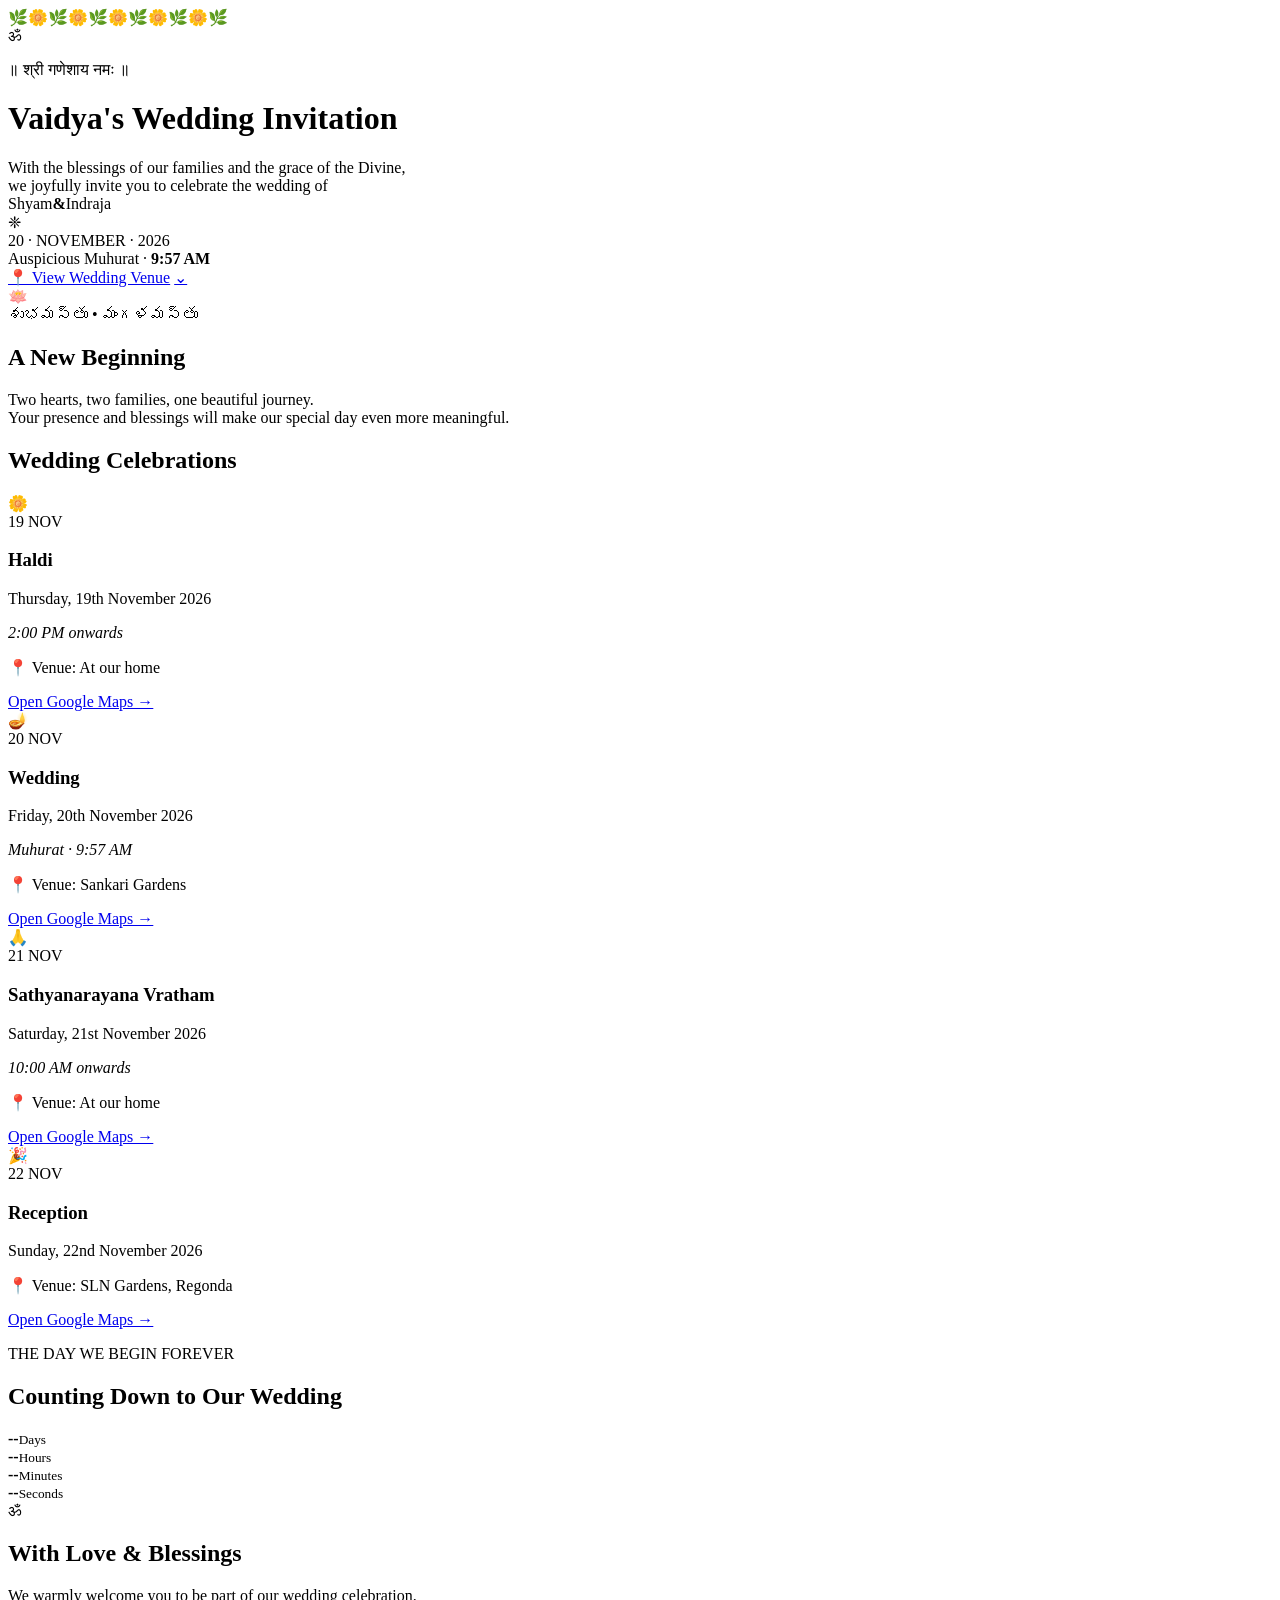
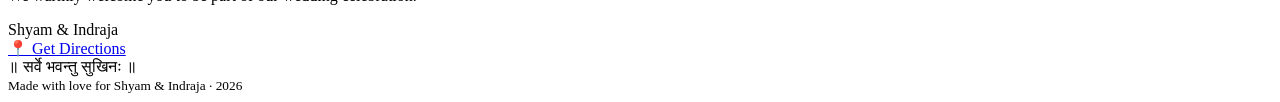
==== index.html @ 5d6c0d47 "Rename vaidya_wedding_invitation/index.html to index.html" ====
<!doctype html>
<html lang="en">
<head>
<meta charset="utf-8">
<meta name="viewport" content="width=device-width,initial-scale=1,viewport-fit=cover">
<title>Vaidya's Wedding Invitation </title>
<meta name="theme-color" content="#4a0c11">
<link rel="preconnect" href="https://fonts.googleapis.com">
<link rel="preconnect" href="https://fonts.gstatic.com" crossorigin>
<link href="https://fonts.googleapis.com/css2?family=Cinzel:wght@500;700&family=Great+Vibes&family=Noto+Serif+Telugu:wght@400;600;700&display=swap" rel="stylesheet">
<link rel="stylesheet" href="style.css">
</head>
<body>
<header class="hero">
  <div class="mandala"></div>
  <div class="toran" aria-hidden="true">🌿🌼🌿🌼🌿🌼🌿🌼🌿🌼🌿</div>
  <div class="om">ॐ</div>
  <p class="shloka">॥ श्री गणेशाय नमः ॥</p>
  <h1>Vaidya's Wedding Invitation</h1>
  <div class="intro">With the blessings of our families and the grace of the Divine,<br>we joyfully invite you to celebrate the wedding of</div>
  <div class="couple"><span>Shyam</span><b>&amp;</b><span>Indraja</span></div>
  <div class="ornament">❈</div>
  <div class="date">20 · NOVEMBER · 2026</div>
  <div class="muhurat">Auspicious Muhurat · <strong>9:57 AM</strong></div>
  <a class="btn" href="https://maps.app.goo.gl/aBhwWXDkzwVjXyqE9" target="_blank" rel="noopener">📍 View Wedding Venue</a>
  <a class="scroll" href="#events" aria-label="Scroll to events">⌄</a>
</header>

<main>
  <section class="reveal">
    <div class="lotus">🪷</div>
    <div class="telugu">శుభమస్తు • మంగళమస్తు</div>
    <h2>A New Beginning</h2>
    <p>Two hearts, two families, one beautiful journey.<br>
    Your presence and blessings will make our special day even more meaningful.</p>
  </section>

  <section id="events" class="events">
    <h2>Wedding Celebrations</h2>
    <div class="timeline">

      <article class="reveal">
        <div class="icon">🌼</div>
        <span class="day">19 NOV</span>
        <h3>Haldi</h3>
        <p class="when">Thursday, 19th November 2026</p>
        <em>2:00 PM onwards</em>
        <p class="venue">📍 Venue: At our home</p>
        <a href="https://maps.app.goo.gl/REPLACE_HALDI_LINK" target="_blank" rel="noopener">Open Google Maps →</a>
      </article>

      <article class="reveal featured">
        <div class="icon">🪔</div>
        <span class="day">20 NOV</span>
        <h3>Wedding</h3>
        <p class="when">Friday, 20th November 2026</p>
        <em>Muhurat · 9:57 AM</em>
        <p class="venue">📍 Venue: Sankari Gardens</p>
        <a href="https://maps.app.goo.gl/aBhwWXDkzwVjXyqE9" target="_blank" rel="noopener">Open Google Maps →</a>
      </article>

      <article class="reveal">
        <div class="icon">🙏</div>
        <span class="day">21 NOV</span>
        <h3>Sathyanarayana Vratham</h3>
        <p class="when">Saturday, 21st November 2026</p>
        <em>10:00 AM onwards</em>
        <p class="venue">📍 Venue: At our home</p>
        <a href="https://maps.app.goo.gl/REPLACE_VRATHAM_LINK" target="_blank" rel="noopener">Open Google Maps →</a>
      </article>

      <article class="reveal">
        <div class="icon">🎉</div>
        <span class="day">22 NOV</span>
        <h3>Reception</h3>
        <p class="when">Sunday, 22nd November 2026</p>
        <p class="venue">📍 Venue: SLN Gardens, Regonda</p>
        <a href="https://maps.app.goo.gl/REPLACE_RECEPTION_LINK" target="_blank" rel="noopener">Open Google Maps →</a>
      </article>

    </div>
  </section>

  <section class="count reveal">
    <p>THE DAY WE BEGIN FOREVER</p>
    <h2>Counting Down to Our Wedding</h2>
    <div id="countdown" class="countdown">
      <div><b id="days">--</b><small>Days</small></div>
      <div><b id="hours">--</b><small>Hours</small></div>
      <div><b id="minutes">--</b><small>Minutes</small></div>
      <div><b id="seconds">--</b><small>Seconds</small></div>
    </div>
  </section>

  <section class="closing reveal">
    <div class="om">ॐ</div>
    <h2>With Love &amp; Blessings</h2>
    <p>We warmly welcome you to be part of our wedding celebration.</p>
    <div class="names">Shyam &amp; Indraja</div>
    <a class="btn" href="https://maps.app.goo.gl/aBhwWXDkzwVjXyqE9" target="_blank" rel="noopener">📍 Get Directions</a>
  </section>
</main>

<footer>॥ सर्वे भवन्तु सुखिनः ॥<br><small>Made with love for Shyam &amp; Indraja · 2026</small></footer>
<script src="script.js"></script>
</body>
</html>
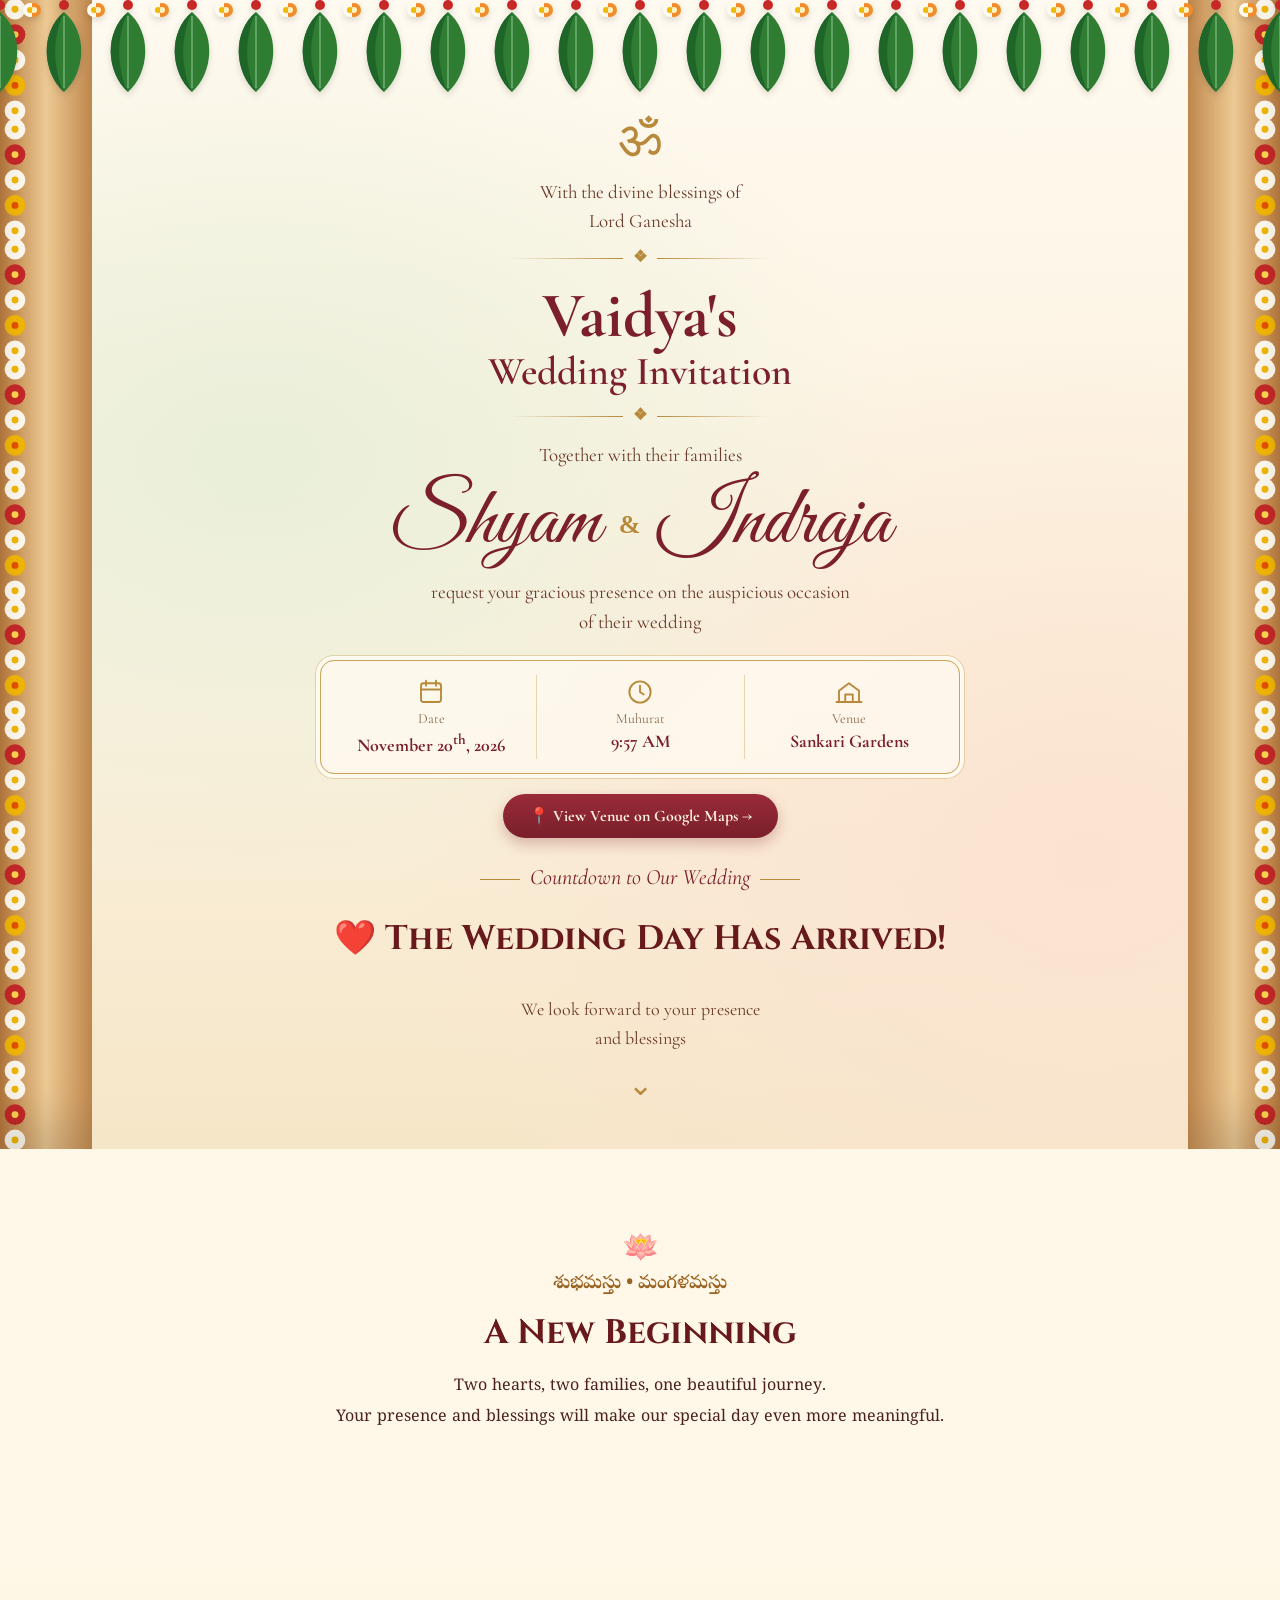
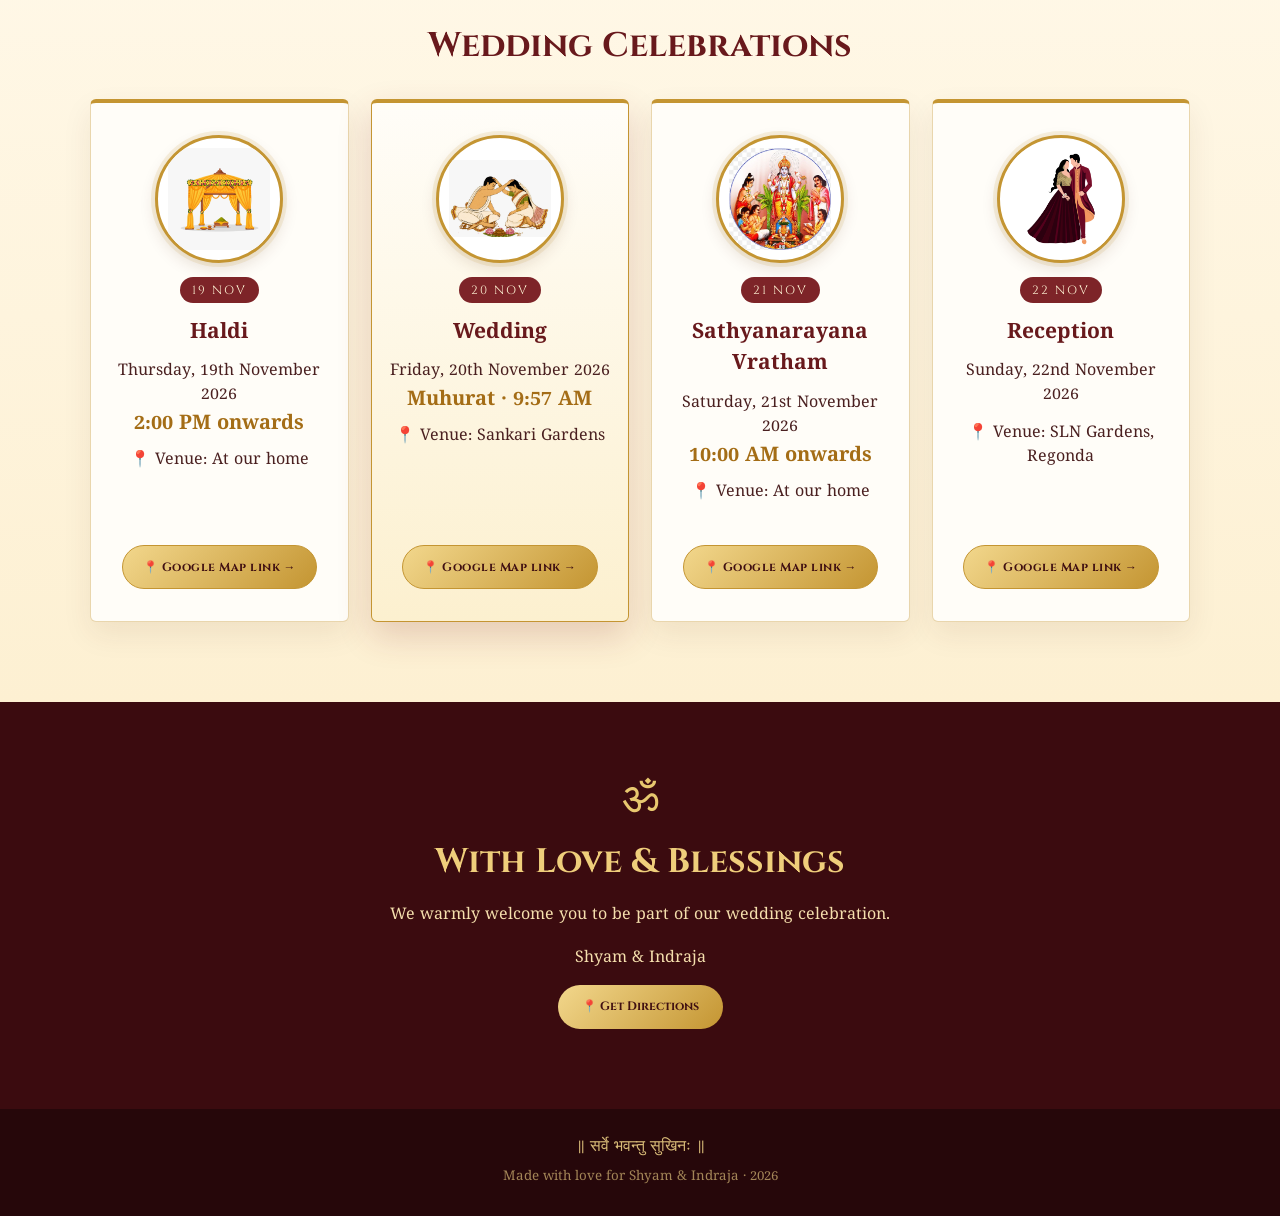
==== commit e5e5685b: "Add wedding invitation HTML, CSS, and countdown script" ====
--- a/index.html
+++ b/index.html
@@ -7,22 +7,49 @@
 <meta name="theme-color" content="#4a0c11">
 <link rel="preconnect" href="https://fonts.googleapis.com">
 <link rel="preconnect" href="https://fonts.gstatic.com" crossorigin>
-<link href="https://fonts.googleapis.com/css2?family=Cinzel:wght@500;700&family=Great+Vibes&family=Noto+Serif+Telugu:wght@400;600;700&display=swap" rel="stylesheet">
+<link href="https://fonts.googleapis.com/css2?family=Cinzel:wght@500;700&family=Cormorant+Garamond:wght@500;600;700&family=Great+Vibes&family=Noto+Serif+Telugu:wght@400;600;700&display=swap" rel="stylesheet">
 <link rel="stylesheet" href="style.css">
 </head>
 <body>
 <header class="hero">
-  <div class="mandala"></div>
-  <div class="toran" aria-hidden="true">🌿🌼🌿🌼🌿🌼🌿🌼🌿🌼🌿</div>
+  <div class="toran" aria-hidden="true"></div>
+  <span class="pillar left" aria-hidden="true"></span>
+  <span class="pillar right" aria-hidden="true"></span>
+
   <div class="om">ॐ</div>
-  <p class="shloka">॥ श्री गणेशाय नमः ॥</p>
-  <h1>Vaidya's Wedding Invitation</h1>
-  <div class="intro">With the blessings of our families and the grace of the Divine,<br>we joyfully invite you to celebrate the wedding of</div>
+  <p class="blessing">With the divine blessings of<br>Lord Ganesha</p>
+  <div class="divider" aria-hidden="true"><i></i><b>❖</b><i></i></div>
+  <h1>Vaidya's<small>Wedding Invitation</small></h1>
+  <div class="divider" aria-hidden="true"><i></i><b>❖</b><i></i></div>
+  <p class="together">Together with their families</p>
   <div class="couple"><span>Shyam</span><b>&amp;</b><span>Indraja</span></div>
-  <div class="ornament">❈</div>
-  <div class="date">20 · NOVEMBER · 2026</div>
-  <div class="muhurat">Auspicious Muhurat · <strong>9:57 AM</strong></div>
-  <a class="btn" href="https://maps.app.goo.gl/aBhwWXDkzwVjXyqE9" target="_blank" rel="noopener">📍 View Wedding Venue</a>
+  <p class="request">request your gracious presence on the auspicious occasion<br>of their wedding</p>
+
+  <div class="details">
+    <div>
+      <svg viewBox="0 0 24 24" aria-hidden="true"><rect x="4" y="5" width="16" height="15" rx="2"/><path d="M4 10h16M8 3v4M16 3v4"/></svg>
+      <small>Date</small><strong>November 20<sup>th</sup>, 2026</strong>
+    </div>
+    <div>
+      <svg viewBox="0 0 24 24" aria-hidden="true"><circle cx="12" cy="12" r="8.5"/><path d="M12 7v5l3 2"/></svg>
+      <small>Muhurat</small><strong>9:57 AM</strong>
+    </div>
+    <div>
+      <svg viewBox="0 0 24 24" aria-hidden="true"><path d="M4 20V11l8-6 8 6v9M9 20v-6h6v6M2 20h20"/></svg>
+      <small>Venue</small><strong>Sankari Gardens</strong>
+    </div>
+  </div>
+
+  <a class="btn-maroon" href="https://www.google.com/maps?cid=8638041957849845384" target="_blank" rel="noopener">📍 View Venue on Google Maps →</a>
+
+  <div class="cd-title"><span>Countdown to Our Wedding</span></div>
+  <div id="countdown" class="countdown">
+    <div><b id="days">--</b><small>Days</small></div>
+    <div><b id="hours">--</b><small>Hours</small></div>
+    <div><b id="minutes">--</b><small>Minutes</small></div>
+    <div><b id="seconds">--</b><small>Seconds</small></div>
+  </div>
+  <p class="look">We look forward to your presence<br>and blessings</p>
   <a class="scroll" href="#events" aria-label="Scroll to events">⌄</a>
 </header>
 
@@ -40,57 +67,47 @@
     <div class="timeline">
 
       <article class="reveal">
-        <div class="icon">🌼</div>
+        <div class="icon"><img src="assets/haldi.jpeg" alt="Haldi"></div>
         <span class="day">19 NOV</span>
         <h3>Haldi</h3>
         <p class="when">Thursday, 19th November 2026</p>
         <em>2:00 PM onwards</em>
         <p class="venue">📍 Venue: At our home</p>
-        <a href="https://maps.app.goo.gl/REPLACE_HALDI_LINK" target="_blank" rel="noopener">Open Google Maps →</a>
+        <a class="map-link" href="https://maps.app.goo.gl/aBhwWXDkzwVjXyqE9" target="_blank" rel="noopener">📍 Google Map link →</a>
       </article>
 
       <article class="reveal featured">
-        <div class="icon">🪔</div>
+        <div class="icon"><img src="assets/wedding.jpeg" alt="Wedding"></div>
         <span class="day">20 NOV</span>
         <h3>Wedding</h3>
         <p class="when">Friday, 20th November 2026</p>
         <em>Muhurat · 9:57 AM</em>
         <p class="venue">📍 Venue: Sankari Gardens</p>
-        <a href="https://maps.app.goo.gl/aBhwWXDkzwVjXyqE9" target="_blank" rel="noopener">Open Google Maps →</a>
+        <a class="map-link" href="https://www.google.com/maps?cid=8638041957849845384" target="_blank" rel="noopener">📍 Google Map link →</a>
       </article>
 
       <article class="reveal">
-        <div class="icon">🙏</div>
+        <div class="icon"><img src="assets/sathyanarayana-vratham.jpeg" alt="Sathyanarayana Vratham"></div>
         <span class="day">21 NOV</span>
         <h3>Sathyanarayana Vratham</h3>
         <p class="when">Saturday, 21st November 2026</p>
         <em>10:00 AM onwards</em>
         <p class="venue">📍 Venue: At our home</p>
-        <a href="https://maps.app.goo.gl/REPLACE_VRATHAM_LINK" target="_blank" rel="noopener">Open Google Maps →</a>
+        <a class="map-link" href="https://maps.app.goo.gl/aBhwWXDkzwVjXyqE9" target="_blank" rel="noopener">📍 Google Map link →</a>
       </article>
 
       <article class="reveal">
-        <div class="icon">🎉</div>
+        <div class="icon"><img src="assets/reception.jpeg" alt="Reception"></div>
         <span class="day">22 NOV</span>
         <h3>Reception</h3>
         <p class="when">Sunday, 22nd November 2026</p>
         <p class="venue">📍 Venue: SLN Gardens, Regonda</p>
-        <a href="https://maps.app.goo.gl/REPLACE_RECEPTION_LINK" target="_blank" rel="noopener">Open Google Maps →</a>
+        <a class="map-link" href="https://www.google.com/maps?cid=17077919046177103918" target="_blank" rel="noopener">📍 Google Map link →</a>
       </article>
 
     </div>
   </section>
 
-  <section class="count reveal">
-    <p>THE DAY WE BEGIN FOREVER</p>
-    <h2>Counting Down to Our Wedding</h2>
-    <div id="countdown" class="countdown">
-      <div><b id="days">--</b><small>Days</small></div>
-      <div><b id="hours">--</b><small>Hours</small></div>
-      <div><b id="minutes">--</b><small>Minutes</small></div>
-      <div><b id="seconds">--</b><small>Seconds</small></div>
-    </div>
-  </section>
 
   <section class="closing reveal">
     <div class="om">ॐ</div>
--- a/style.css
+++ b/style.css
@@ -0,0 +1,79 @@
+*{box-sizing:border-box}
+html{scroll-behavior:smooth;-webkit-text-size-adjust:100%}
+body{margin:0;text-align:center;color:#4a2020;background:#fff8e8;font-family:'Noto Serif Telugu',Georgia,serif;overflow-x:hidden;padding-left:env(safe-area-inset-left);padding-right:env(safe-area-inset-right)}
+img,svg{max-width:100%}
+.hero{--maroon:#7a1f2b;--gold:#b8893a;min-height:100vh;min-height:100svh;display:flex;flex-direction:column;justify-content:flex-start;align-items:center;padding:clamp(90px,14vw,120px) clamp(44px,11vw,130px) 40px;position:relative;overflow:hidden;color:var(--maroon);background:radial-gradient(ellipse at 20% 40%,#e9efd9 0,transparent 45%),radial-gradient(ellipse at 85% 75%,#fbe3d0 0,transparent 45%),linear-gradient(#fffaf0,#fbf1dd 60%,#f6e6c8)}
+.hero>*{position:relative}
+.toran{position:absolute!important;top:0;left:0;right:0;height:clamp(60px,11vw,96px);background:url("data:image/svg+xml,%3Csvg xmlns=%22http://www.w3.org/2000/svg%22 width=%2264%22 height=%2296%22 viewBox=%220 0 64 96%22%3E%3Cpath d=%22M32 12C8 32 10 72 32 92C54 72 56 32 32 12Z%22 fill=%22%232f7d32%22/%3E%3Cpath d=%22M32 12C8 32 10 72 32 92C21 70 20 36 32 12Z%22 fill=%22%231f6428%22/%3E%3Cpath d=%22M32 16V88%22 stroke=%22%23a5d6a7%22 stroke-width=%221.2%22 opacity=%22.7%22/%3E%3Ccircle cx=%222%22 cy=%2210%22 r=%227%22 fill=%22%23f28c28%22/%3E%3Ccircle cx=%222%22 cy=%2210%22 r=%223%22 fill=%22%23fff3c4%22/%3E%3Ccircle cx=%2262%22 cy=%2210%22 r=%227%22 fill=%22%23fffaf0%22/%3E%3Ccircle cx=%2262%22 cy=%2210%22 r=%223%22 fill=%22%23f2b705%22/%3E%3Ccircle cx=%2232%22 cy=%225%22 r=%225%22 fill=%22%23c62828%22/%3E%3C/svg%3E") repeat-x top center/auto 100%;z-index:3;pointer-events:none;filter:drop-shadow(0 3px 3px #0002)}
+.pillar{position:absolute!important;top:0;bottom:0;width:clamp(30px,8vw,92px);z-index:2;box-shadow:inset 0 -30px 40px #0000001f}
+.pillar.left{left:0;background:url("data:image/svg+xml,%3Csvg xmlns=%22http://www.w3.org/2000/svg%22 width=%2226%22 height=%22104%22 viewBox=%220 0 26 104%22%3E%3Ccircle cx=%2213%22 cy=%228%22 r=%229%22 fill=%22%23fffaf0%22/%3E%3Ccircle cx=%2213%22 cy=%228%22 r=%223%22 fill=%22%23f2b705%22/%3E%3Ccircle cx=%2213%22 cy=%2230%22 r=%229%22 fill=%22%23c62828%22/%3E%3Ccircle cx=%2213%22 cy=%2230%22 r=%223%22 fill=%22%23ffd54f%22/%3E%3Ccircle cx=%2213%22 cy=%2252%22 r=%229%22 fill=%22%23fffaf0%22/%3E%3Ccircle cx=%2213%22 cy=%2252%22 r=%223%22 fill=%22%23f2b705%22/%3E%3Ccircle cx=%2213%22 cy=%2274%22 r=%229%22 fill=%22%23f2b705%22/%3E%3Ccircle cx=%2213%22 cy=%2274%22 r=%223%22 fill=%22%23e65100%22/%3E%3Ccircle cx=%2213%22 cy=%2296%22 r=%229%22 fill=%22%23fffaf0%22/%3E%3Ccircle cx=%2213%22 cy=%2296%22 r=%223%22 fill=%22%23f2b705%22/%3E%3C/svg%3E") repeat-y left top/clamp(14px,3vw,30px) auto,linear-gradient(90deg,#b97a3e,#ecc993 50%,#c98f52)}
+.pillar.right{right:0;background:url("data:image/svg+xml,%3Csvg xmlns=%22http://www.w3.org/2000/svg%22 width=%2226%22 height=%22104%22 viewBox=%220 0 26 104%22%3E%3Ccircle cx=%2213%22 cy=%228%22 r=%229%22 fill=%22%23fffaf0%22/%3E%3Ccircle cx=%2213%22 cy=%228%22 r=%223%22 fill=%22%23f2b705%22/%3E%3Ccircle cx=%2213%22 cy=%2230%22 r=%229%22 fill=%22%23c62828%22/%3E%3Ccircle cx=%2213%22 cy=%2230%22 r=%223%22 fill=%22%23ffd54f%22/%3E%3Ccircle cx=%2213%22 cy=%2252%22 r=%229%22 fill=%22%23fffaf0%22/%3E%3Ccircle cx=%2213%22 cy=%2252%22 r=%223%22 fill=%22%23f2b705%22/%3E%3Ccircle cx=%2213%22 cy=%2274%22 r=%229%22 fill=%22%23f2b705%22/%3E%3Ccircle cx=%2213%22 cy=%2274%22 r=%223%22 fill=%22%23e65100%22/%3E%3Ccircle cx=%2213%22 cy=%2296%22 r=%229%22 fill=%22%23fffaf0%22/%3E%3Ccircle cx=%2213%22 cy=%2296%22 r=%223%22 fill=%22%23f2b705%22/%3E%3C/svg%3E") repeat-y right top/clamp(14px,3vw,30px) auto,linear-gradient(270deg,#b97a3e,#ecc993 50%,#c98f52)}
+.om{font-size:clamp(34px,7vw,52px);color:var(--gold);line-height:1;margin-bottom:6px}
+.blessing{margin:0!important;font-family:'Cormorant Garamond',serif;font-size:clamp(14px,3.6vw,19px);line-height:1.5!important;color:#6b3a2a}
+.divider{display:flex;align-items:center;justify-content:center;gap:10px;color:var(--gold);margin:12px 0;width:min(260px,70%)}
+.divider i{flex:1;height:1px;background:linear-gradient(90deg,transparent,var(--gold))}
+.divider i:last-child{background:linear-gradient(270deg,transparent,var(--gold))}
+.hero h1{font-family:'Cormorant Garamond',serif;font-weight:700;font-size:clamp(40px,10vw,64px);margin:0;color:var(--maroon);line-height:1.05}
+.hero h1 small{display:block;font-family:'Cormorant Garamond',serif;font-weight:600;font-size:.62em;letter-spacing:0;text-transform:none;color:var(--maroon);margin-top:2px}
+.together,.request{font-family:'Cormorant Garamond',serif;font-size:clamp(14px,3.6vw,19px);color:#6b3a2a;margin:0!important;line-height:1.6!important}
+.couple{display:flex;gap:clamp(8px,2vw,18px);align-items:center;justify-content:center;flex-wrap:nowrap;margin:6px 0 4px}
+.couple span{font-family:'Great Vibes',cursive;font-size:clamp(44px,11vw,84px);color:var(--maroon);line-height:1.15}
+.couple b{font-family:Georgia,serif;font-size:clamp(16px,3.5vw,26px);color:var(--gold)}
+.details{display:grid;grid-template-columns:repeat(3,1fr);width:min(100%,640px);margin:22px 0 20px;padding:14px 6px;border:1px solid #c9a35a;border-radius:14px;background:#fffaf0cc;box-shadow:0 0 0 4px #fffaf0,0 0 0 5px #c9a35a66}
+.details>div{display:flex;flex-direction:column;align-items:center;gap:3px;padding:2px 8px;border-left:1px solid #c9a35a66}
+.details>div:first-child{border-left:0}
+.details svg{width:clamp(22px,5vw,30px);height:clamp(22px,5vw,30px);fill:none;stroke:var(--gold);stroke-width:1.5;stroke-linecap:round;stroke-linejoin:round}
+.details small{font-family:'Cormorant Garamond',serif;font-size:clamp(11px,2.8vw,14px);color:#8a6a4a}
+.details strong{font-family:'Cormorant Garamond',serif;font-size:clamp(13px,3.4vw,18px);font-weight:700;color:var(--maroon);line-height:1.3}
+.btn-maroon{display:inline-flex;align-items:center;justify-content:center;min-height:44px;padding:11px 26px;border-radius:30px;background:linear-gradient(#9a2a38,#7a1f2b);color:#fff4e0;text-decoration:none;font-family:'Cormorant Garamond',serif;font-weight:700;font-size:clamp(13px,3.4vw,16px);box-shadow:0 6px 14px #7a1f2b44;transition:transform .2s}
+.btn-maroon:hover{transform:translateY(-2px)}
+.cd-title{margin:26px 0 12px;font-family:'Cormorant Garamond',serif;font-style:italic;font-size:clamp(16px,4vw,22px);color:var(--maroon)}
+.cd-title span:before,.cd-title span:after{content:'';display:inline-block;width:clamp(18px,6vw,40px);height:1px;background:var(--gold);vertical-align:middle;margin:0 10px}
+.countdown{display:flex;justify-content:center;gap:clamp(6px,2vw,12px);flex-wrap:nowrap}
+.countdown>div{width:clamp(58px,17vw,84px);padding:10px 4px;background:#fffaf0cc;border:1px solid #c9a35a;border-radius:8px;box-shadow:inset 0 0 0 3px #fffaf0,inset 0 0 0 4px #c9a35a44}
+.countdown b{display:block;font-family:'Cormorant Garamond',serif;font-size:clamp(22px,6vw,30px);color:var(--maroon);line-height:1.1}
+.countdown small{font-family:'Cormorant Garamond',serif;font-size:clamp(10px,2.6vw,12px);color:#8a6a4a}
+.look{font-family:'Cormorant Garamond',serif;font-size:clamp(14px,3.6vw,18px);color:#6b3a2a;margin:20px 0 0!important;line-height:1.6!important}
+.scroll{margin-top:14px;color:var(--gold);font-size:30px;text-decoration:none;animation:bob 1.8s ease-in-out infinite}
+@keyframes bob{50%{transform:translateY(6px)}}
+.btn{display:inline-block;padding:13px 24px;border-radius:30px;text-decoration:none;color:#401012;background:linear-gradient(135deg,#f2d78c,#c49532);font-family:Cinzel,serif;font-size:12px;font-weight:700;min-height:44px;transition:transform .2s}
+.btn:hover{transform:translateY(-2px)}
+section{padding:clamp(50px,9vw,80px) clamp(16px,4vw,24px)}
+.lotus{font-size:30px}
+.telugu{color:#9a6424;font-size:clamp(16px,4vw,19px);font-weight:600}
+h2{font-family:Cinzel,serif;color:#68191c;font-size:clamp(22px,5vw,34px);margin:.4em 0}
+section p{line-height:1.9;max-width:640px;margin-left:auto;margin-right:auto}
+
+/* Events timeline */
+.events{background:linear-gradient(#fff8e8,#fdf0d2)}
+.timeline{display:grid;grid-template-columns:repeat(auto-fit,minmax(min(100%,250px),1fr));gap:22px;max-width:1100px;margin:30px auto 0}
+.timeline article{height:100%;background:#fffdf8;border:1px solid #c89b3c66;border-top:4px solid #c49532;padding:32px 18px;box-shadow:0 12px 30px #51250f14;border-radius:6px;display:flex;flex-direction:column;align-items:center}
+.timeline article.featured{background:linear-gradient(#fffdf8,#fcf0cf);border-color:#c49532;box-shadow:0 14px 34px #7d242830}
+.icon{width:128px;height:128px;border-radius:50%;background:#fff;border:3px solid #c49532;box-shadow:0 0 0 4px #c4953222,0 6px 16px #51250f22;display:flex;align-items:center;justify-content:center;overflow:hidden;flex-shrink:0;margin-bottom:4px}
+.icon img{width:100%;height:100%;object-fit:contain;padding:10px;display:block}
+.day{font-family:Cinzel,serif;letter-spacing:2px;font-size:12px;color:#fff4d5;background:#7d2428;padding:5px 12px;border-radius:20px;margin:10px 0}
+.timeline h3{margin:6px 0;font-size:clamp(18px,4.5vw,21px);color:#68191c;line-height:1.5}
+.timeline h3 small{display:block;font-family:Cinzel,serif;font-size:13px;letter-spacing:1px;color:#9a6424}
+.timeline .when{margin:4px 0;line-height:1.5}
+.timeline em{font-style:normal;color:#a46d16;font-weight:700;font-size:clamp(17px,4vw,20px)}
+.timeline .venue{margin:10px 0 16px;line-height:1.5;flex:1;min-height:3em}
+.timeline .map-link{display:inline-flex;align-items:center;justify-content:center;gap:4px;margin-top:auto;min-height:44px;padding:10px 20px;border-radius:30px;border:1px solid #c49532;background:linear-gradient(135deg,#f2d78c,#c49532);color:#401012;font-family:Cinzel,serif;font-size:12px;font-weight:700;letter-spacing:.5px;text-decoration:none;transition:transform .2s,box-shadow .2s}
+.timeline .map-link:hover{transform:translateY(-2px);box-shadow:0 6px 14px #7d242830}
+
+.closing{background:#3b0b0f;color:#f5dfad}
+.closing .om{font-size:44px;color:#e8c86f}
+.closing h2{color:#efce7b}
+.closing p{color:#f5dfad}
+.closing .btn{margin-top:15px}
+footer{background:#26070a;color:#d8bb78;padding:25px 16px calc(25px + env(safe-area-inset-bottom));line-height:1.8}
+footer small{opacity:.7}
+
+/* Scroll reveal */
+.reveal{opacity:0;transform:translateY(24px);transition:opacity .8s ease,transform .8s ease}
+.reveal.in{opacity:1;transform:none}
+
+@media(max-width:650px){.timeline article{padding:26px 16px}}
+@media(min-width:1000px){.timeline{grid-template-columns:repeat(4,1fr)}}
+@media(max-height:560px) and (orientation:landscape){.hero{min-height:auto}}
+@media(prefers-reduced-motion:reduce){*{animation:none!important;transition:none!important}.reveal{opacity:1;transform:none}html{scroll-behavior:auto}}
+@media(max-width:520px){.request br{display:none}}
